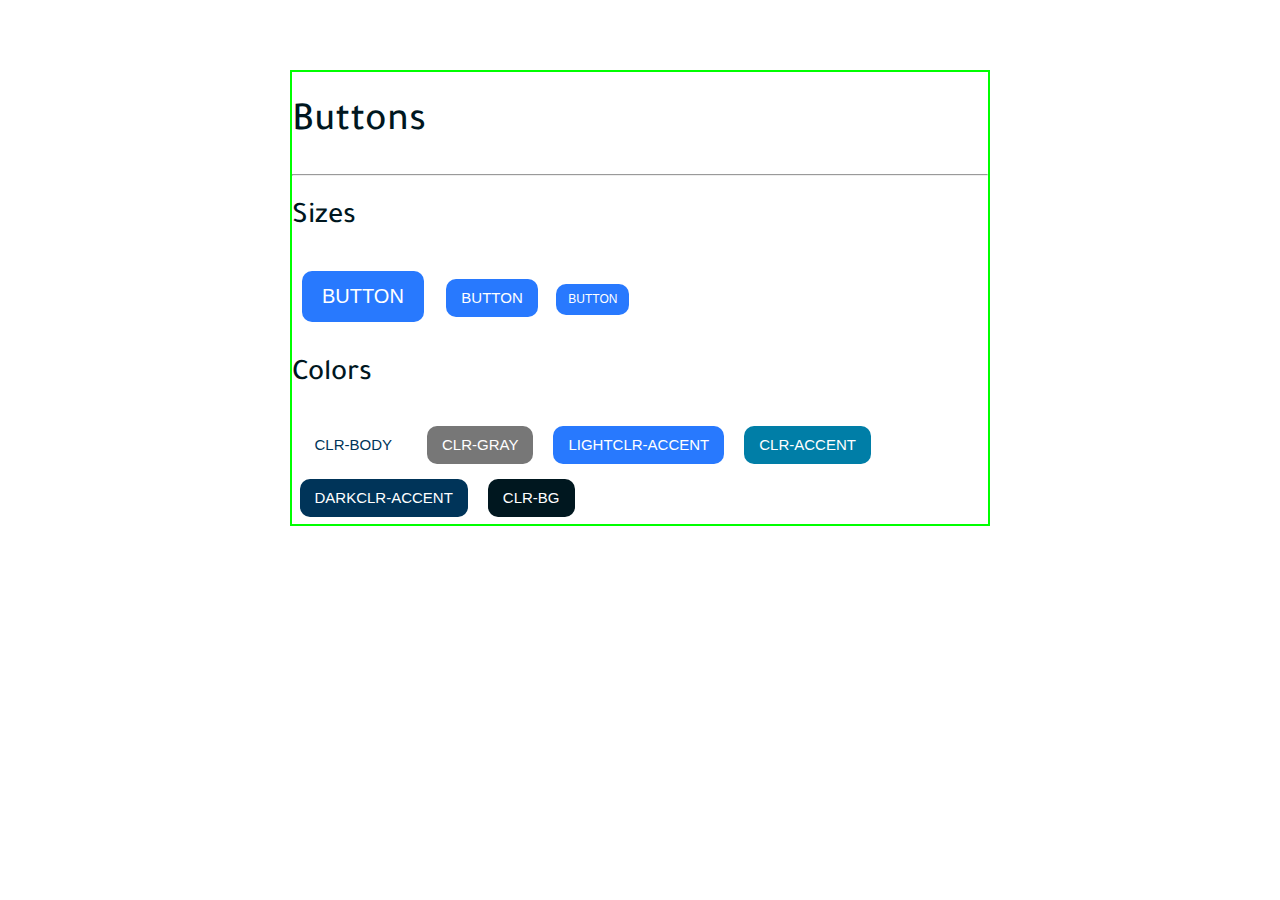
==== buttons.html @ 1825980a "init commit" ====
<!DOCTYPE html>
<html lang="en">

<head>
    <meta charset="UTF-8">
    <meta name="viewport" content="width=device-width, initial-scale=1.0">
    <title>Store</title>

    <link href="https://fonts.googleapis.com/css2?family=Tajawal:wght@200;400;500;900&display=swap" rel="stylesheet">
    <link rel="stylesheet" href="./css/base.css">

    <style>
        body {
            margin-top: 5rem;
        }
    </style>
</head>

<body>


    <div class="bg-light-clr-gray">
        
        <div class="buttons">
            <div class="container">
                
                <h1>Buttons</h1>
                <hr>
                <div class="sizes">
                    <h2 style="color: clr-gray;">Sizes</h2>
                    <button class="btn btn-lg">Button</button>
                    <button class="btn btn-md">Button</button>
                    <button class="btn btn-sm">Button</button>
                </div>
    
    
                <h2 style="color: clr-gray;">Colors</h2>
                <!-- <div style="display: inline-block; background-color: var(--clr-bg);"> -->
                <button class="btn btn-clr-body">clr-body</button>
                <!-- </div> -->
    
                <button class="btn btn-clr-gray">clr-gray</button>
                <button class="btn btn-clr-primary">Lightclr-accent</button>
                <button class="btn btn-clr-accent">clr-accent</button>
                <button class="btn btn-clr-secondary">Darkclr-accent</button>
                <button class="btn btn-clr-bg">clr-bg</button>
            </div>
        </div>
    </div>


</body>

</html>
---- css/base.css ----
/* 
    https://portotheme.com/shopify/wokiee/intro/
    https://wokiee-demo14.myshopify.com/
*/
@import 'modules/buttons.css';
@import 'modules/card.css';

*,
*::after,
*::before {
    box-sizing: border-box;
}

:root {
    --clr-body: #ffffff;
    --clr-gray: #777777;
    --clr-primary: #2879fe;
    --clr-accent: #007ea7;
    --clr-secondary: #003459;
    --clr-bg: #00171f;
    
}

html { 
    font-size: 62.5%; /* 10px */
    height: 100%;
    scroll-behavior: smooth;
}

body {
    margin: 0;
    font-size: 2rem; /* 20px */
    font-family: 'Tajawal', sans-serif;
    color: var(--clr-gray, #777777);
    background-color: var(--clr-body, #ffffff);
}

h1, h2, h3, h4, h5, h6 {
    font-weight: 500;
}

img {
    max-width: 100%;
    height: auto;
}

button {
    border: none;
    font-size: 1.5rem; /* 15px */
    /* font-weight: 200; */
    /* font-weight: 300; */
    /* font-weight: 400; */
    /* font-weight: 500; */
    /* font-weight: 700; */
    /* font-weight: 800; */
    /* font-weight: 900; */
    /* letter-spacing: 0.125rem; */
    cursor: pointer;
    margin: 0.5em ;
    padding: 0.7em 1em;
    border-radius: 1rem;
    text-transform: uppercase;
}

a {
    text-decoration: none;
    color: var(--clr-body, #ffffff);

}

a:hover,
a:focus {
    color: var(--clr-primary, #2879fe);
}

hr {
    color: var(--clr-gray, #777777);
}


.bg-light-clr-gray {
    background-color: lightclr-gray;
    margin: 5rem auto;
    max-width: 80%;
}

.navbar,
footer {
    background-color: var(--clr-bg, #00171f);
}

.fa {
    color: var(--clr-body, #ffffff);
}

.center {
    text-align: center;
}

/* 
.sidebar {
    height: 100vh;
    position: relative;
}

.sidebar__list {
    top: 0;
    bottom: 0;
    left: 0;
    background-color: var(--clr-secondary, #00171f);
    position: absolute;
    max-width: 60%;
    height: inherit;
}

*/
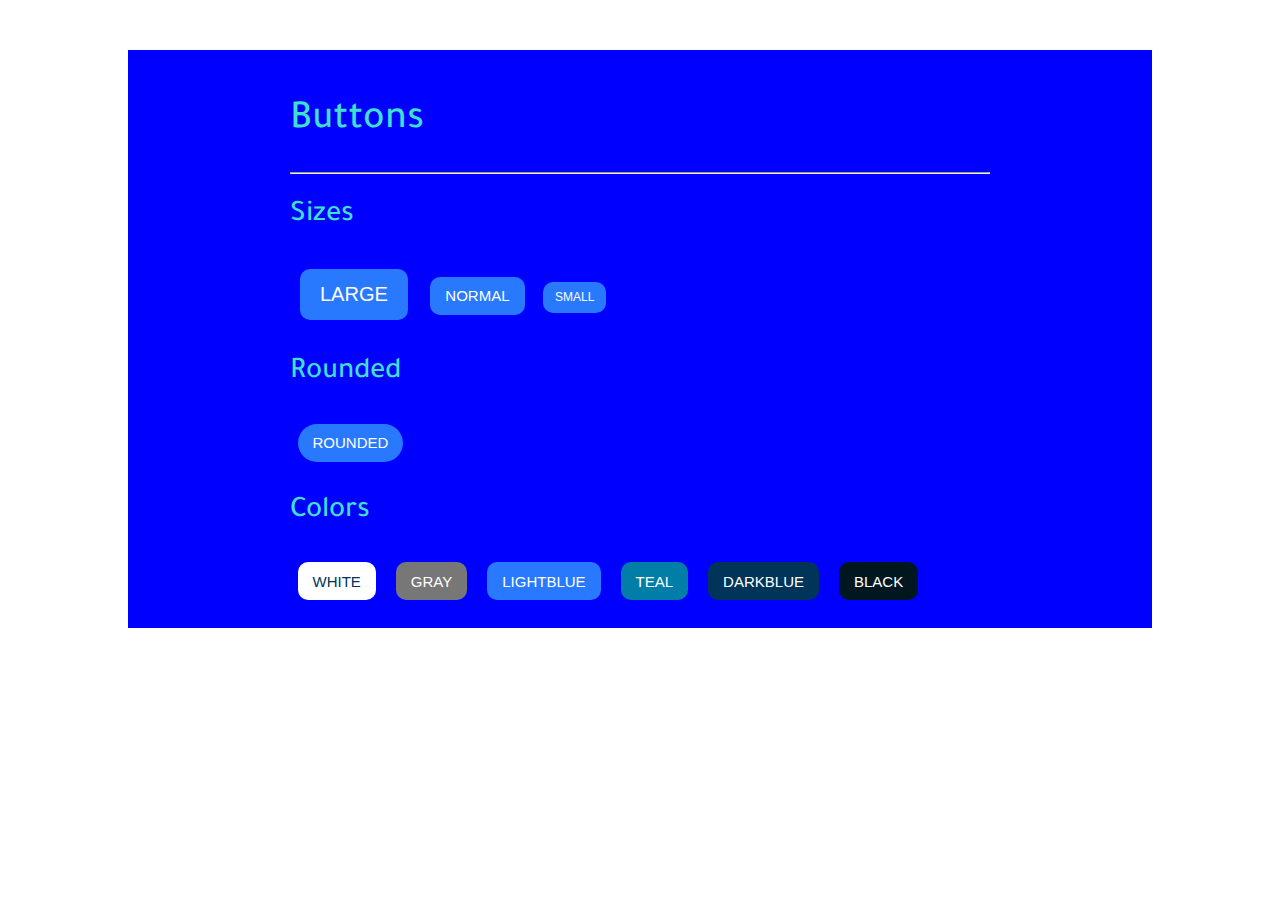
==== commit 2b5ea533: "updating buttons page" ====
--- a/buttons.html
+++ b/buttons.html
@@ -19,7 +19,7 @@
 <body>
 
 
-    <div class="bg-light-clr-gray">
+    <div class="bg-gray">
         
         <div class="buttons">
             <div class="container">
@@ -27,23 +27,26 @@
                 <h1>Buttons</h1>
                 <hr>
                 <div class="sizes">
-                    <h2 style="color: clr-gray;">Sizes</h2>
-                    <button class="btn btn-lg">Button</button>
-                    <button class="btn btn-md">Button</button>
-                    <button class="btn btn-sm">Button</button>
+                    <h2>Sizes</h2>
+                    <button class="btn btn-lg">Large</button>
+                    <button class="btn btn-md">Normal</button>
+                    <button class="btn btn-sm">Small</button>
+                    
+                </div>
+                
+                <div class="rounded">
+                    <h2>Rounded</h2>
+                    <button class="btn btn-rounded">Rounded</button>
                 </div>
     
-    
-                <h2 style="color: clr-gray;">Colors</h2>
-                <!-- <div style="display: inline-block; background-color: var(--clr-bg);"> -->
-                <button class="btn btn-clr-body">clr-body</button>
-                <!-- </div> -->
-    
-                <button class="btn btn-clr-gray">clr-gray</button>
-                <button class="btn btn-clr-primary">Lightclr-accent</button>
-                <button class="btn btn-clr-accent">clr-accent</button>
-                <button class="btn btn-clr-secondary">Darkclr-accent</button>
-                <button class="btn btn-clr-bg">clr-bg</button>
+                <h2>Colors</h2>
+                <button class="btn btn-clr-body">White</button>
+                
+                <button class="btn btn-clr-gray">Gray</button>
+                <button class="btn btn-clr-primary">LightBlue</button>
+                <button class="btn btn-clr-accent">Teal</button>
+                <button class="btn btn-clr-secondary">DarkBlue</button>
+                <button class="btn btn-clr-bg">Black</button>
             </div>
         </div>
     </div>
--- a/css/base.css
+++ b/css/base.css
@@ -74,14 +74,14 @@
 }
 
 hr {
-    color: var(--clr-gray, #777777);
+    /* color: var(--clr-gray, #777777); */
+    color: lightgray;
 }
 
-
-.bg-light-clr-gray {
-    background-color: lightclr-gray;
-    margin: 5rem auto;
-    max-width: 80%;
+.container {
+    max-width: 35em;
+    width: 90%;
+    margin: 0 auto;
 }
 
 .navbar,
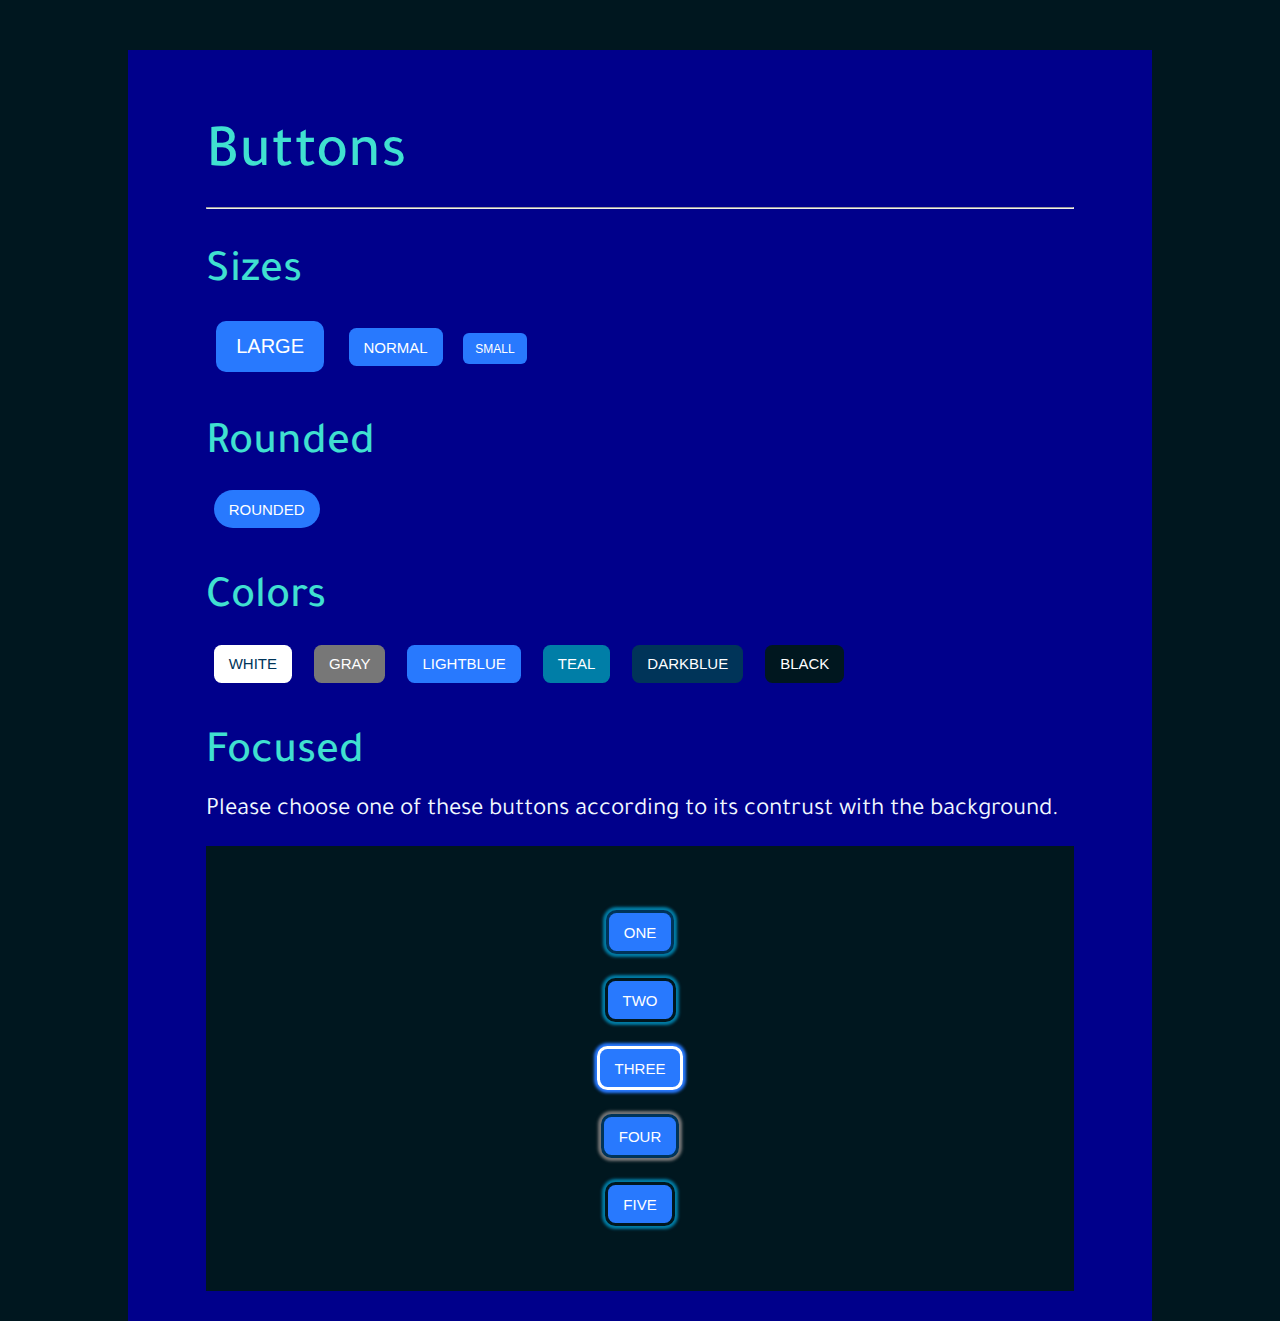
==== commit 403b4c18: "Update Buttons Focus styles" ====
--- a/buttons.html
+++ b/buttons.html
@@ -19,11 +19,11 @@
 <body>
 
 
-    <div class="bg-gray">
-        
+    <div class="bg-blue">
+
         <div class="buttons">
             <div class="container">
-                
+
                 <h1>Buttons</h1>
                 <hr>
                 <div class="sizes">
@@ -31,24 +31,38 @@
                     <button class="btn btn-lg">Large</button>
                     <button class="btn btn-md">Normal</button>
                     <button class="btn btn-sm">Small</button>
-                    
+
                 </div>
-                
+
                 <div class="rounded">
                     <h2>Rounded</h2>
                     <button class="btn btn-rounded">Rounded</button>
                 </div>
-    
+
                 <h2>Colors</h2>
                 <button class="btn btn-clr-body">White</button>
-                
+
                 <button class="btn btn-clr-gray">Gray</button>
                 <button class="btn btn-clr-primary">LightBlue</button>
                 <button class="btn btn-clr-accent">Teal</button>
                 <button class="btn btn-clr-secondary">DarkBlue</button>
                 <button class="btn btn-clr-bg">Black</button>
-            </div>
+
+                <h2>Focused</h2>
+                <small style="display:inline-block;color:aliceblue;margin-bottom: 2rem;">
+                    Please choose one of these buttons according to its contrust with the background.
+                </small>
+                <div class="focus">
+                    <button class="btn btn-focus">One</button>
+                    <button class="btn btn-focus-2">Two</button>
+                    <button class="btn btn-focus-3">Three</button>
+                    <button class="btn btn-focus-4">Four</button>
+                    <button class="btn btn-focus-5">Five</button>
+                </div>
+
+            </div><!-- .container -->
         </div>
+    </div>
     </div>
 
 
--- a/css/base.css
+++ b/css/base.css
@@ -29,48 +29,52 @@
 
 body {
     margin: 0;
-    font-size: 2rem; /* 20px */
+    font-size: 3rem; /* 20px */
     font-family: 'Tajawal', sans-serif;
     color: var(--clr-gray, #777777);
-    background-color: var(--clr-body, #ffffff);
+    background-color: var(--clr-bg, #00171f);
 }
 
 h1, h2, h3, h4, h5, h6 {
     font-weight: 500;
+    margin-bottom: 1rem;
 }
 
-img {
-    max-width: 100%;
-    height: auto;
+ul {
+    margin: 0;
+    padding: 0;
+    list-style: none;
 }
 
-button {
-    border: none;
-    font-size: 1.5rem; /* 15px */
-    /* font-weight: 200; */
-    /* font-weight: 300; */
-    /* font-weight: 400; */
-    /* font-weight: 500; */
-    /* font-weight: 700; */
-    /* font-weight: 800; */
-    /* font-weight: 900; */
-    /* letter-spacing: 0.125rem; */
-    cursor: pointer;
-    margin: 0.5em ;
-    padding: 0.7em 1em;
-    border-radius: 1rem;
-    text-transform: uppercase;
+li {
+    margin: 2em 3em;
 }
 
 a {
     text-decoration: none;
     color: var(--clr-body, #ffffff);
-
+    
 }
 
-a:hover,
+a:hover {
+    color: var(--clr-primary, #2879fe);
+}
+
 a:focus {
-    color: var(--clr-primary, #2879fe);
+    outline: 0.1em outset var(--clr-primary);    
+    box-shadow: 0 0 0.1em 0.2em var(--clr-bg),
+                0 0 0.1em 0.2em var(--clr-accent);
+}
+
+/* Remove buttons focus inner lines */
+::-moz-focus-inner,
+::-moz-focus-outer { 
+    border: none;
+}
+
+img {   
+    max-width: 100%;
+    height: auto;
 }
 
 hr {
@@ -78,10 +82,23 @@
     color: lightgray;
 }
 
+figure {
+    margin: 0;
+}
+
+figcaption {
+    display: flex;
+    align-items: center;
+    flex-direction: column;
+    align-content: center;
+    /* margin-top: -25rem; */
+}
+
 .container {
     max-width: 35em;
     width: 90%;
     margin: 0 auto;
+    /* background-color: red; */
 }
 
 .navbar,
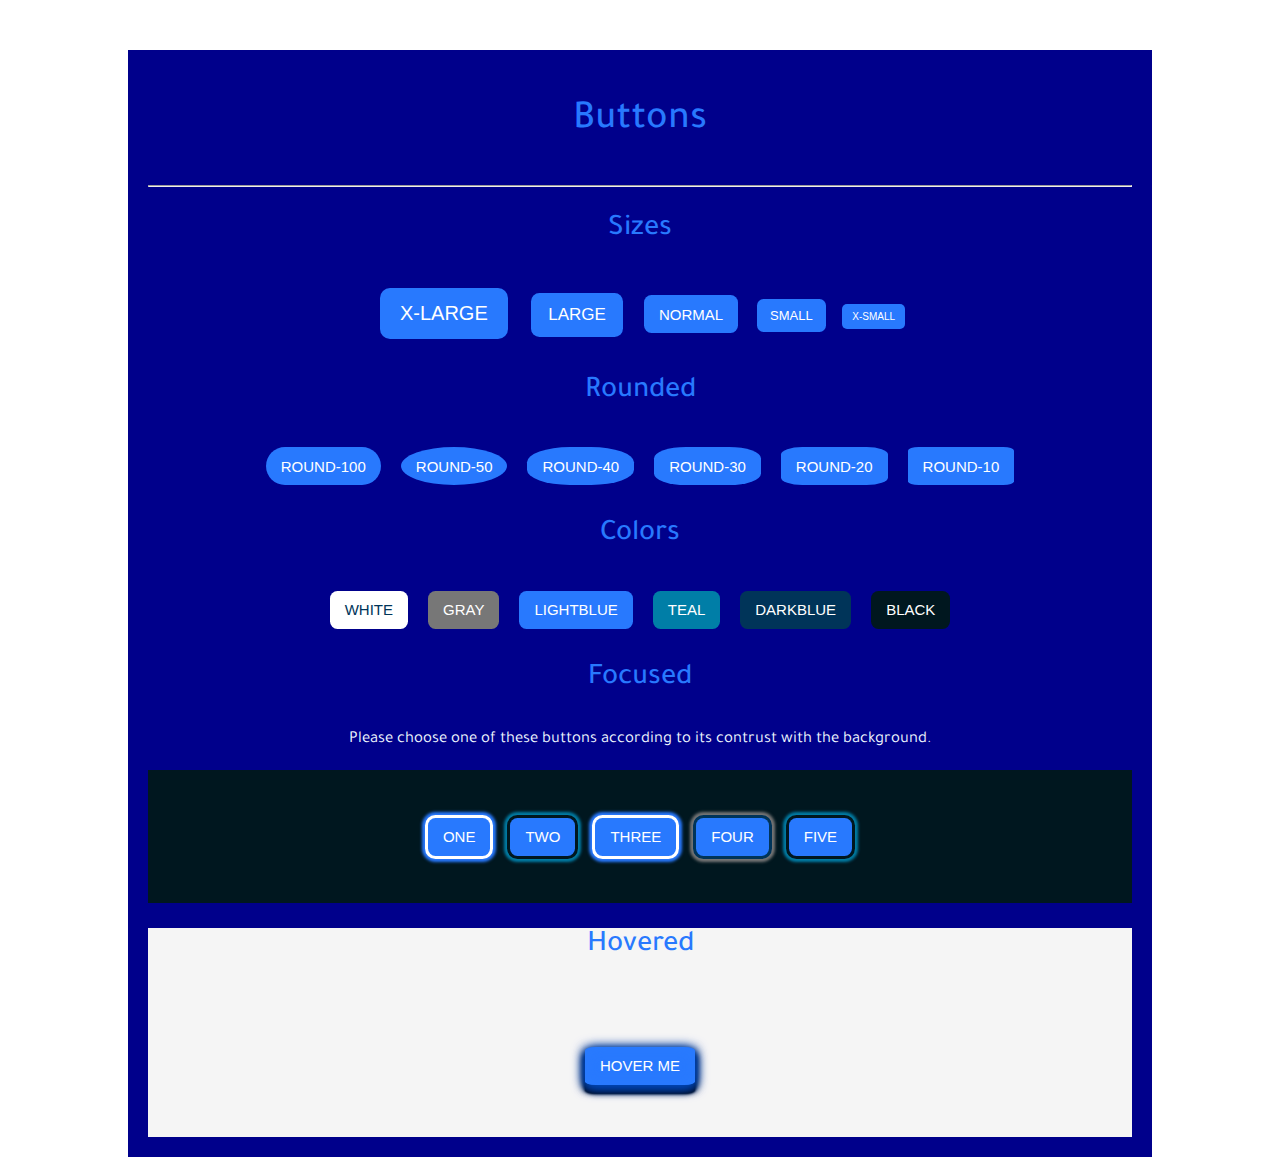
==== commit 74dd1cd9: "Update some Buttons" ====
--- a/buttons.html
+++ b/buttons.html
@@ -22,46 +22,72 @@
     <div class="bg-blue">
 
         <div class="buttons">
-            <div class="container">
+            <!-- <div class="container"> -->
 
-                <h1>Buttons</h1>
-                <hr>
-                <div class="sizes">
-                    <h2>Sizes</h2>
-                    <button class="btn btn-lg">Large</button>
-                    <button class="btn btn-md">Normal</button>
-                    <button class="btn btn-sm">Small</button>
+            <h1>Buttons</h1>
+            <hr>
+            <div class="sizes">
+                <h2>Sizes</h2>
+                <button class="btn btn-xl">x-Large</button>
+                <button class="btn btn-lg">Large</button>
+                <button class="btn btn-md">Normal</button>
+                <button class="btn btn-sm">Small</button>
+                <button class="btn btn-xs">x-Small</button>
 
-                </div>
+            </div>
 
-                <div class="rounded">
-                    <h2>Rounded</h2>
-                    <button class="btn btn-rounded">Rounded</button>
-                </div>
+            <div class="rounded">
+                <h2>Rounded</h2>
+                <button class="btn btn__round--100">Round-100</button>
+                <button class="btn btn__round--50">Round-50</button>
+                <button class="btn btn__round--40">Round-40</button>
+                <button class="btn btn__round--30">Round-30</button>
+                <button class="btn btn__round--20">Round-20</button>
+                <button class="btn btn__round--10">Round-10</button>
+            </div>
 
-                <h2>Colors</h2>
-                <button class="btn btn-clr-body">White</button>
+            <h2>Colors</h2>
+            <button class="btn btn-clr-body">White</button>
 
-                <button class="btn btn-clr-gray">Gray</button>
-                <button class="btn btn-clr-primary">LightBlue</button>
-                <button class="btn btn-clr-accent">Teal</button>
-                <button class="btn btn-clr-secondary">DarkBlue</button>
-                <button class="btn btn-clr-bg">Black</button>
+            <button class="btn btn-clr-gray">Gray</button>
+            <button class="btn btn-clr-primary">LightBlue</button>
+            <button class="btn btn-clr-accent">Teal</button>
+            <button class="btn btn-clr-secondary">DarkBlue</button>
+            <button class="btn btn-clr-bg">Black</button>
 
-                <h2>Focused</h2>
-                <small style="display:inline-block;color:aliceblue;margin-bottom: 2rem;">
-                    Please choose one of these buttons according to its contrust with the background.
-                </small>
-                <div class="focus">
-                    <button class="btn btn-focus">One</button>
-                    <button class="btn btn-focus-2">Two</button>
-                    <button class="btn btn-focus-3">Three</button>
-                    <button class="btn btn-focus-4">Four</button>
-                    <button class="btn btn-focus-5">Five</button>
-                </div>
+            <h2>Focused</h2>
+            <small>
+                Please choose one of these buttons according to its contrust with the background.
+            </small>
+            <div class="focus">
+                <button class="btn btn-focus">One</button>
+                <button class="btn btn-focus-2">Two</button>
+                <button class="btn btn-focus-3">Three</button>
+                <button class="btn btn-focus-4">Four</button>
+                <button class="btn btn-focus-5">Five</button>
+            </div>
+<!-- 
 
-            </div><!-- .container -->
-        </div>
+            <h2>Focused Background</h2>
+            <small style="background-color: var(btn-clr-accent);">
+                Please choose one of these buttons according to its contrust with the background.
+            </small>
+            <div class="focus focus-bg">
+                <button class="btn btn-focus">One</button>
+                <button class="btn btn-focus-2">Two</button>
+                <button class="btn btn-focus-3">Three</button>
+                <button class="btn btn-focus-4">Four</button>
+                <button class="btn btn-focus-5">Five</button>
+            </div>    
+ -->
+
+            <div class="hover">
+                <h2>Hovered</h2>
+                <button class="btn btn__round--10 btn-hover">hover Me</button>
+            </div>
+
+        </div><!-- .container -->
+        <!-- </div> -->
     </div>
     </div>
 
--- a/css/base.css
+++ b/css/base.css
@@ -18,7 +18,6 @@
     --clr-accent: #007ea7;
     --clr-secondary: #003459;
     --clr-bg: #00171f;
-    
 }
 
 html { 
@@ -29,15 +28,16 @@
 
 body {
     margin: 0;
-    font-size: 3rem; /* 20px */
+    font-size: 5rem; /* 50px */
+    font-size: 2rem; /* 20px */
     font-family: 'Tajawal', sans-serif;
     color: var(--clr-gray, #777777);
-    background-color: var(--clr-bg, #00171f);
+    background-color: var(--clr-body, #ffffff);
 }
 
 h1, h2, h3, h4, h5, h6 {
     font-weight: 500;
-    margin-bottom: 1rem;
+    margin-bottom: 1em;
 }
 
 ul {
@@ -47,13 +47,12 @@
 }
 
 li {
-    margin: 2em 3em;
+    /* margin: 0.5em auto; */
 }
 
 a {
     text-decoration: none;
     color: var(--clr-body, #ffffff);
-    
 }
 
 a:hover {
@@ -98,13 +97,42 @@
     max-width: 35em;
     width: 90%;
     margin: 0 auto;
-    /* background-color: red; */
+    border: 0.1em solid red;
 }
 
-.navbar,
 footer {
     background-color: var(--clr-bg, #00171f);
 }
+.nav {
+    background-color: var(--clr-bg, #00171f);
+    background-color: var(--clr-accent);
+    opacity: 0.8;
+}
+
+
+.nav__list {
+    display: flex;
+    flex-direction: column;
+    align-items: center;
+    justify-content: center;
+    
+    gap: 1em;
+    height: 100vh;
+    font-size: 3rem;
+}
+
+.nav__item {
+    /* border: 0.1em solid yellow; */
+}
+
+.nav__link {
+    /* border: 0.1em solid red; */
+}
+
+
+
+
+
 
 .fa {
     color: var(--clr-body, #ffffff);
@@ -114,20 +142,17 @@
     text-align: center;
 }
 
-/* 
 .sidebar {
     height: 100vh;
     position: relative;
+    max-width: 60vw;
+    background-color: var(--clr-secondary, #00171f);
 }
 
 .sidebar__list {
     top: 0;
     bottom: 0;
     left: 0;
-    background-color: var(--clr-secondary, #00171f);
     position: absolute;
-    max-width: 60%;
     height: inherit;
 }
-
-*/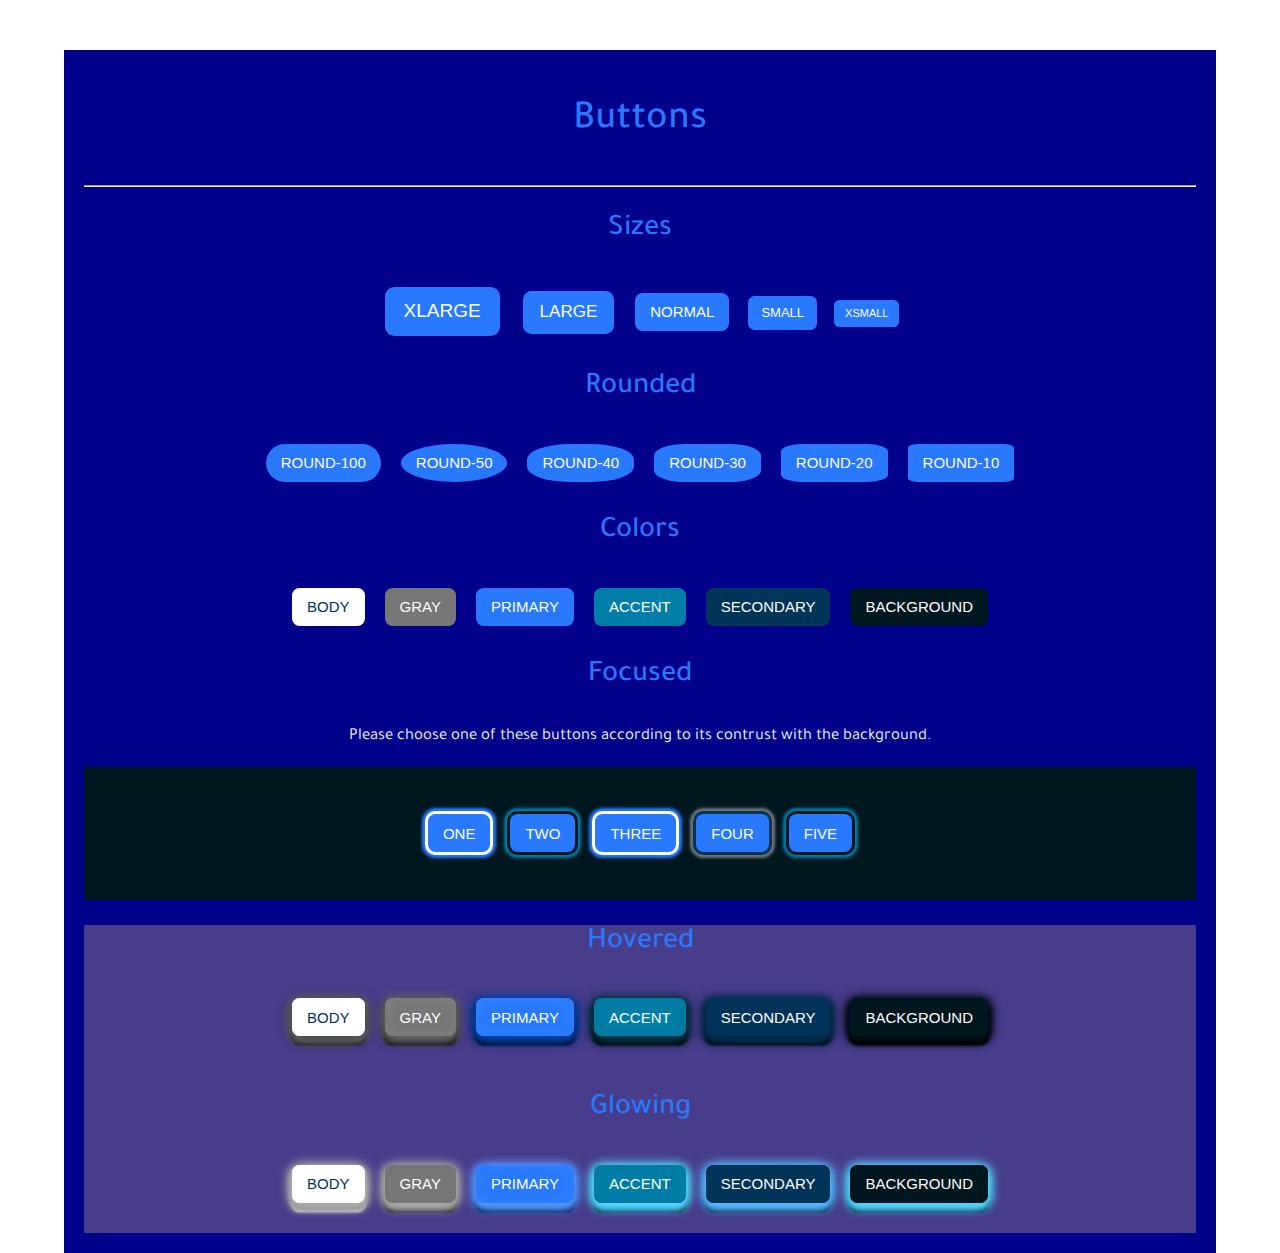
==== commit 99438dbc: "Adding a bunch of Buttons stylings" ====
--- a/buttons.html
+++ b/buttons.html
@@ -9,11 +9,6 @@
     <link href="https://fonts.googleapis.com/css2?family=Tajawal:wght@200;400;500;900&display=swap" rel="stylesheet">
     <link rel="stylesheet" href="./css/base.css">
 
-    <style>
-        body {
-            margin-top: 5rem;
-        }
-    </style>
 </head>
 
 <body>
@@ -28,11 +23,11 @@
             <hr>
             <div class="sizes">
                 <h2>Sizes</h2>
-                <button class="btn btn-xl">x-Large</button>
+                <button class="btn btn-xl">XLarge</button>
                 <button class="btn btn-lg">Large</button>
                 <button class="btn btn-md">Normal</button>
                 <button class="btn btn-sm">Small</button>
-                <button class="btn btn-xs">x-Small</button>
+                <button class="btn btn-xs">XSmall</button>
 
             </div>
 
@@ -47,13 +42,13 @@
             </div>
 
             <h2>Colors</h2>
-            <button class="btn btn-clr-body">White</button>
+            <button class="btn btn-clr-body">Body</button>
 
             <button class="btn btn-clr-gray">Gray</button>
-            <button class="btn btn-clr-primary">LightBlue</button>
-            <button class="btn btn-clr-accent">Teal</button>
-            <button class="btn btn-clr-secondary">DarkBlue</button>
-            <button class="btn btn-clr-bg">Black</button>
+            <button class="btn btn-clr-primary">Primary</button>
+            <button class="btn btn-clr-accent">Accent</button>
+            <button class="btn btn-clr-secondary">Secondary</button>
+            <button class="btn btn-clr-bg">Background</button>
 
             <h2>Focused</h2>
             <small>
@@ -66,7 +61,7 @@
                 <button class="btn btn-focus-4">Four</button>
                 <button class="btn btn-focus-5">Five</button>
             </div>
-<!-- 
+            <!-- 
 
             <h2>Focused Background</h2>
             <small style="background-color: var(btn-clr-accent);">
@@ -83,7 +78,21 @@
 
             <div class="hover">
                 <h2>Hovered</h2>
-                <button class="btn btn__round--10 btn-hover">hover Me</button>
+                <button class="btn btn-clr-body
+                btn-hover btn-hover__body">Body</button>
+                <button class="btn btn-clr-gray btn-hover btn-hover__gray">Gray</button>
+                <button class="btn btn-hover btn-hover__primary">Primary</button>
+                <button class="btn btn-clr-accent btn-hover btn-hover__accent">Accent</button>
+                <button class="btn btn-clr-secondary btn-hover btn-hover__secondary">Secondary</button>
+                <button class="btn btn-clr-bg btn-hover btn-hover__bg">Background</button>
+                
+                <h2>Glowing</h2>
+                <button class="btn btn-clr-body btn-hover btn-hover__body--glow">Body</button>
+                <button class="btn btn-clr-gray btn-hover btn-hover__gray--glow">Gray</button>
+                <button class="btn btn-clr-primary btn-hover btn-hover__primary--glow">Primary</button>
+                <button class="btn btn-clr-accent btn-hover btn-hover__accent--glow">Accent</button>
+                <button class="btn btn-clr-secondary btn-hover btn-hover__secondary--glow">Secondary</button>
+                <button class="btn btn-clr-bg btn-hover btn-hover__bg--glow">Background</button>
             </div>
 
         </div><!-- .container -->
--- a/css/base.css
+++ b/css/base.css
@@ -18,6 +18,13 @@
     --clr-accent: #007ea7;
     --clr-secondary: #003459;
     --clr-bg: #00171f;
+    
+    --HSLclr-body:hsl(0,0%,100%);
+    --HSLclr-gray:hsl(0,0%,46.7%);
+    --HSLclr-primary:hsl(217.3,99.1%,57.6%);
+    --HSLclr-accent:hsl(194.7,100%,32.7%);
+    --HSLclr-secondary:hsl(204.9,100%,17.5%);
+    --HSLclr-bg:hsl(195.5,100%,6.1%);
 }
 
 html { 
@@ -66,6 +73,7 @@
 }
 
 /* Remove buttons focus inner lines */
+
 ::-moz-focus-inner,
 ::-moz-focus-outer { 
     border: none;
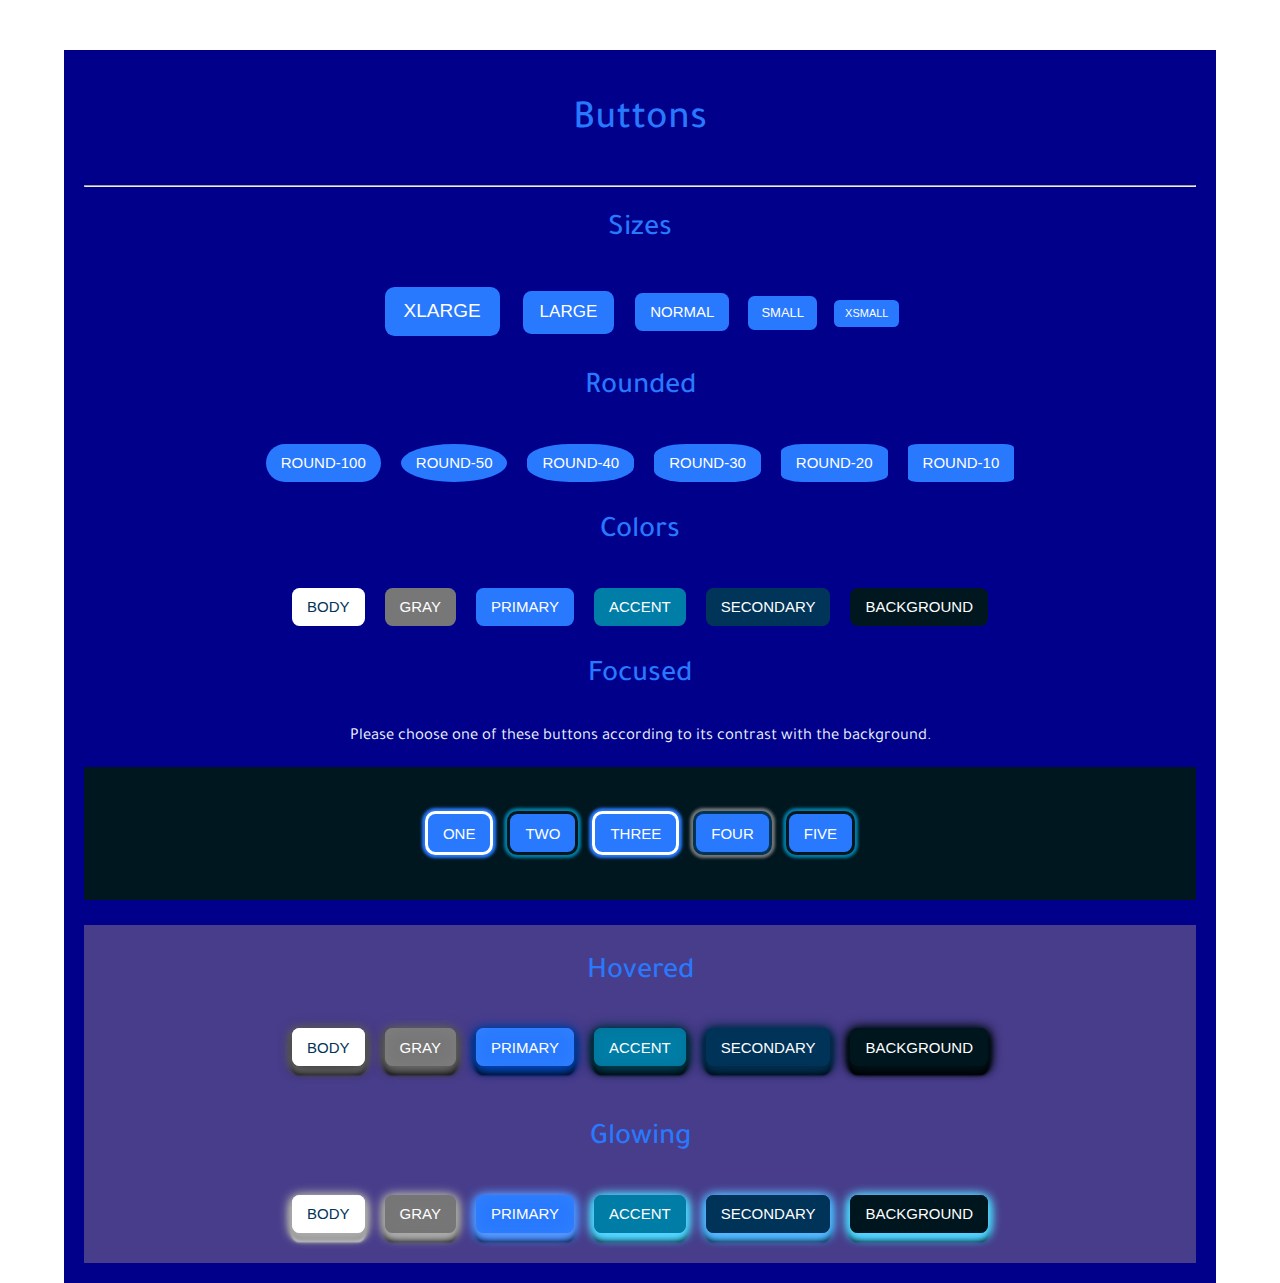
==== commit a978b935: "Change padding of Hover div" ====
--- a/buttons.html
+++ b/buttons.html
@@ -52,7 +52,7 @@
 
             <h2>Focused</h2>
             <small>
-                Please choose one of these buttons according to its contrust with the background.
+                Please choose one of these buttons according to its contrast with the background.
             </small>
             <div class="focus">
                 <button class="btn btn-focus">One</button>
--- a/css/base.css
+++ b/css/base.css
@@ -67,9 +67,9 @@
 }
 
 a:focus {
-    outline: 0.1em outset var(--clr-primary);    
-    box-shadow: 0 0 0.1em 0.2em var(--clr-bg),
-                0 0 0.1em 0.2em var(--clr-accent);
+    outline: 0.1em outset var(--clr-primary, #2879fe);    
+    box-shadow: 0 0 0.1em 0.2em var(--clr-bg, #00171f),
+                0 0 0.1em 0.2em var(--clr-accent, #007ea7);
 }
 
 /* Remove buttons focus inner lines */
@@ -105,15 +105,16 @@
     max-width: 35em;
     width: 90%;
     margin: 0 auto;
-    border: 0.1em solid red;
+    /* border: 0.1em solid red; */
 }
 
 footer {
     background-color: var(--clr-bg, #00171f);
+    padding: 3em;
 }
 .nav {
     background-color: var(--clr-bg, #00171f);
-    background-color: var(--clr-accent);
+    background-color: var(--clr-accent, #007ea7);
     opacity: 0.8;
 }
 
